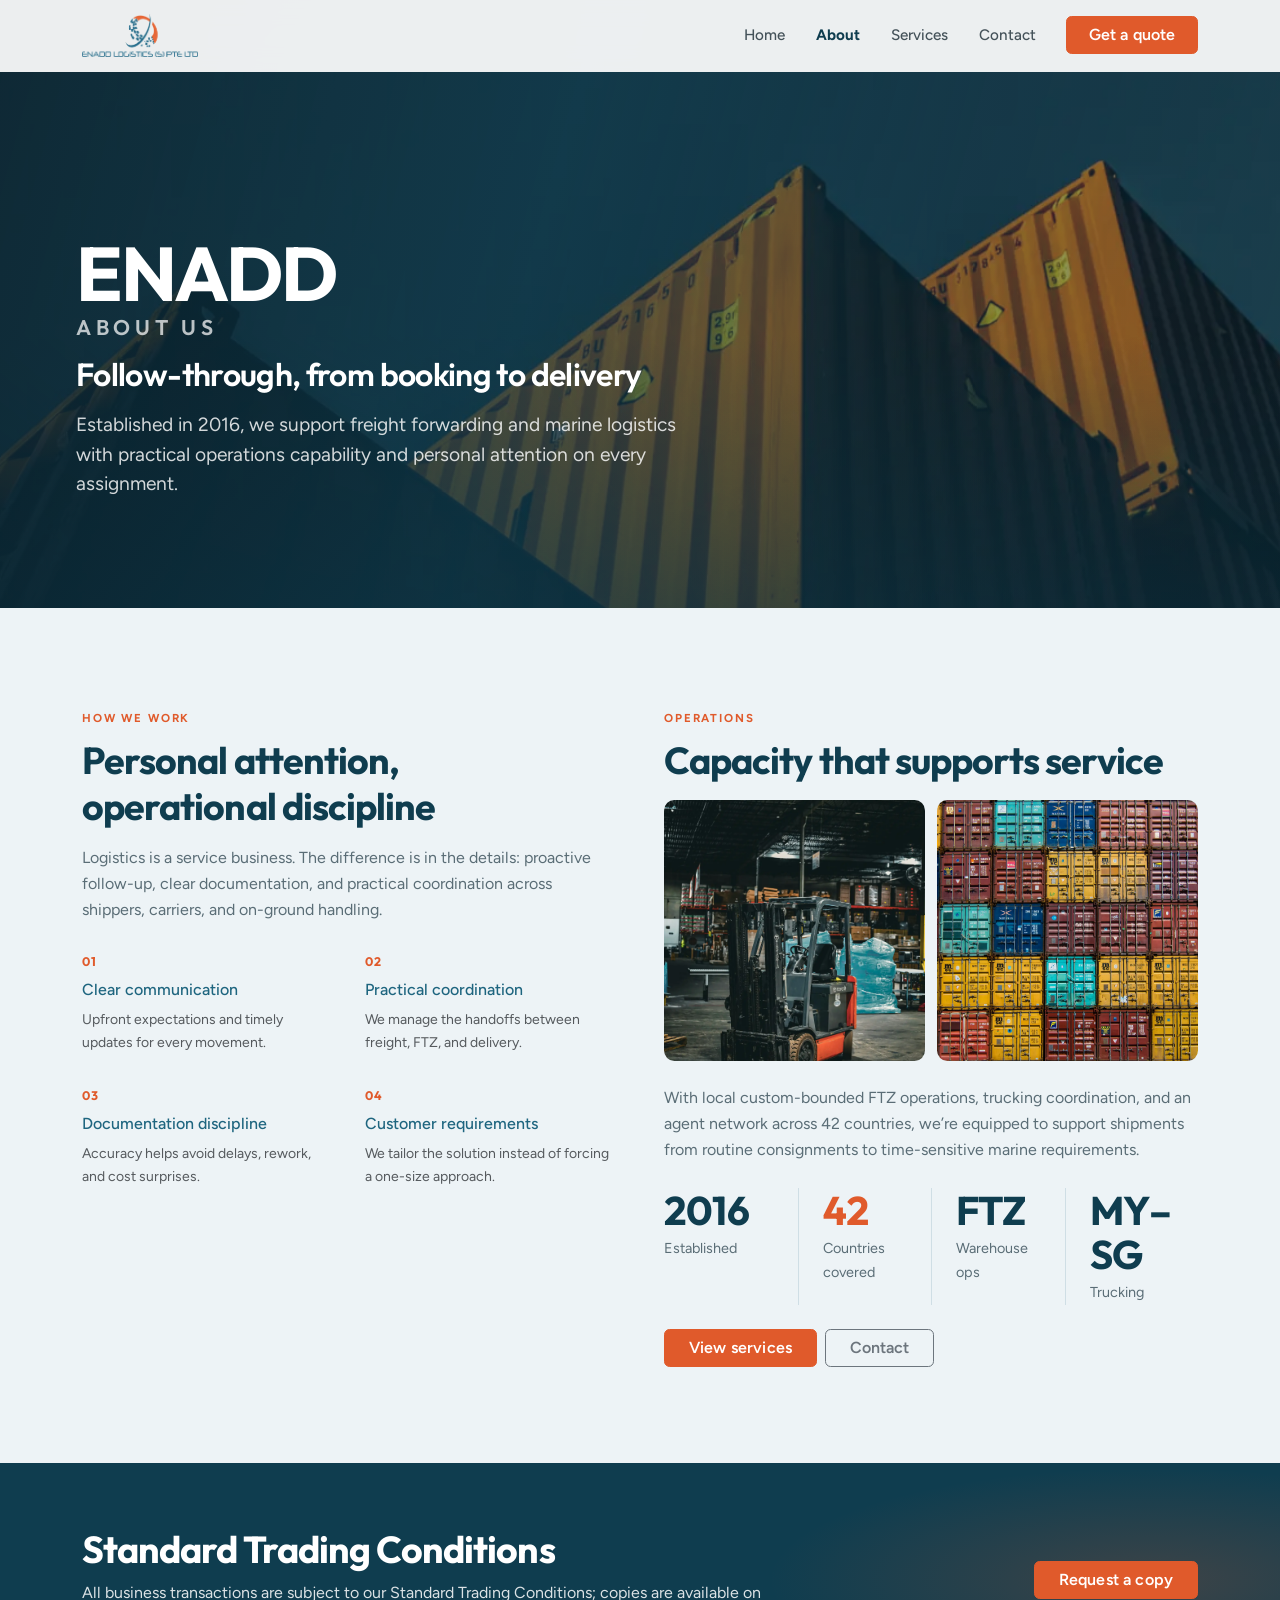
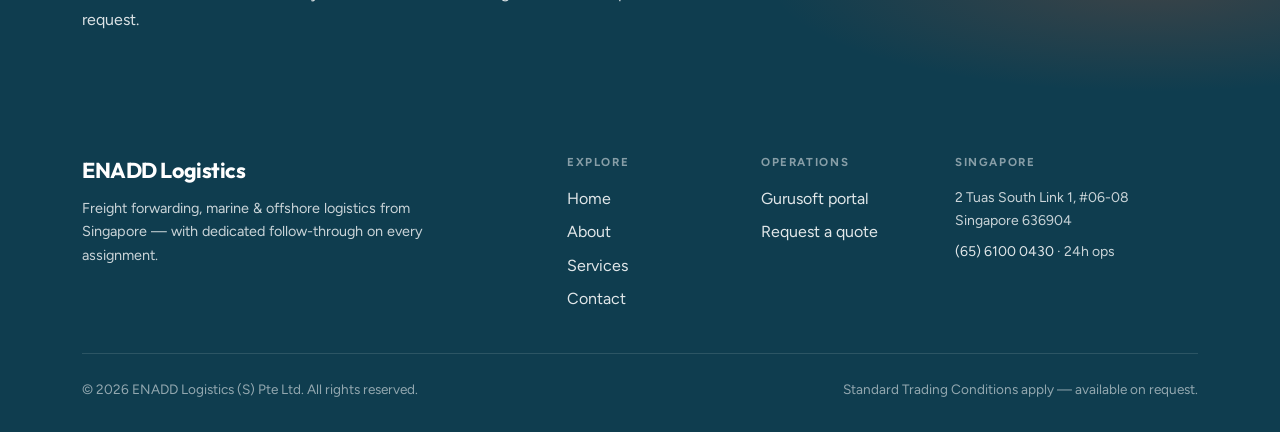
==== about/index.html @ 9d6c157e "polish" ====
<!DOCTYPE html>
<html lang="en">
  <head>
    <meta charset="UTF-8" />
    <meta name="viewport" content="width=device-width, initial-scale=1" />
    <meta
      name="description"
      content="About ENADD Logistics (S) Pte Ltd — Singapore freight forwarding, marine & offshore logistics, FTZ warehouse, and trucking coordination."
    />
    <title>About | ENADD Logistics (S) Pte Ltd</title>
    <link rel="icon" type="image/png" href="../image/enadd-favicon.png" />
    <link
      href="https://cdn.jsdelivr.net/npm/bootstrap@5.3.3/dist/css/bootstrap.min.css"
      rel="stylesheet"
      integrity="sha384-QWTKZyjpPEjISv5WaRU9OFeRpok6YctnYmDr5pNlyT2bRjXh0JMhjY6hW+ALEwIH"
      crossorigin="anonymous"
    />
    <link rel="preconnect" href="https://fonts.googleapis.com" />
    <link rel="preconnect" href="https://fonts.gstatic.com" crossorigin />
    <link
      href="https://fonts.googleapis.com/css2?family=Figtree:ital,wght@0,400;0,500;0,600;0,700;1,400&family=Outfit:wght@500;600;700&display=swap"
      rel="stylesheet"
    />
    <link rel="stylesheet" href="../css/styles.css" />
  </head>
  <body>
    <nav
      id="mainNav"
      class="navbar navbar-expand-lg navbar-light fixed-top navbar-enadd"
    >
      <div class="container">
        <a class="navbar-brand d-flex align-items-center py-1" href="../index.html" aria-label="ENADD Logistics home">
          <img
            class="brand-logo"
            src="../image/enadd-logo.png"
            width="200"
            height="48"
            alt="ENADD Logistics (S) Pte Ltd"
          />
        </a>
        <button
          class="navbar-toggler"
          type="button"
          data-bs-toggle="collapse"
          data-bs-target="#navCollapse"
          aria-controls="navCollapse"
          aria-expanded="false"
          aria-label="Toggle navigation"
        >
          <span class="navbar-toggler-icon"></span>
        </button>
        <div class="collapse navbar-collapse" id="navCollapse">
          <ul class="navbar-nav ms-auto mb-2 mb-lg-0 gap-lg-1">
            <li class="nav-item">
              <a class="nav-link" href="../index.html">Home</a>
            </li>
            <li class="nav-item">
              <a class="nav-link active" aria-current="page" href="../about/index.html">About</a>
            </li>
            <li class="nav-item">
              <a class="nav-link" href="../services/index.html">Services</a>
            </li>
            <li class="nav-item">
              <a class="nav-link" href="../contact/index.html">Contact</a>
            </li>
          </ul>
          <a class="btn btn-accent ms-lg-3 mt-3 mt-lg-0" href="../contact/index.html#enquiry">Get a quote</a>
        </div>
      </div>
    </nav>

    <header class="hero hero--page position-relative">
      <div class="hero-media hero-parallax" aria-hidden="true">
        <img
          src="../image/photo-08-about-hero.webp"
          alt=""
          width="1600"
          height="900"
          fetchpriority="high"
          decoding="async"
        />
      </div>
      <div class="hero-media__veil" aria-hidden="true"></div>
      <div class="container hero-inner">
        <p class="hero-brand hero-reveal">
          ENADD
          <span>About us</span>
        </p>
        <h1 class="hero-title hero-reveal hero-reveal--delay-1">
          Follow-through, from booking to delivery
        </h1>
        <p class="hero-lead hero-reveal hero-reveal--delay-2">
          Established in 2016, we support freight forwarding and marine logistics with
          practical operations capability and personal attention on every assignment.
        </p>
      </div>
    </header>

    <main>
      <section class="py-5 section-surface">
        <div class="container py-lg-5">
          <div class="row g-5 align-items-start">
            <div class="col-lg-6 reveal">
              <span class="section-label">How we work</span>
              <h2 class="section-title">Personal attention, operational discipline</h2>
              <p class="section-copy mb-4">
                Logistics is a service business. The difference is in the details:
                proactive follow-up, clear documentation, and practical coordination
                across shippers, carriers, and on-ground handling.
              </p>
              <div class="feature-grid mt-4">
                <div class="feature-tile">
                  <div class="icon-circle">01</div>
                  <h3 class="h6 text-brand mb-2">Clear communication</h3>
                  <p class="text-muted small mb-0">
                    Upfront expectations and timely updates for every movement.
                  </p>
                </div>
                <div class="feature-tile">
                  <div class="icon-circle">02</div>
                  <h3 class="h6 text-brand mb-2">Practical coordination</h3>
                  <p class="text-muted small mb-0">
                    We manage the handoffs between freight, FTZ, and delivery.
                  </p>
                </div>
                <div class="feature-tile">
                  <div class="icon-circle">03</div>
                  <h3 class="h6 text-brand mb-2">Documentation discipline</h3>
                  <p class="text-muted small mb-0">
                    Accuracy helps avoid delays, rework, and cost surprises.
                  </p>
                </div>
                <div class="feature-tile">
                  <div class="icon-circle">04</div>
                  <h3 class="h6 text-brand mb-2">Customer requirements</h3>
                  <p class="text-muted small mb-0">
                    We tailor the solution instead of forcing a one-size approach.
                  </p>
                </div>
              </div>
            </div>

            <div class="col-lg-6 reveal reveal-delay-1">
              <span class="section-label">Operations</span>
              <h2 class="section-title">Capacity that supports service</h2>
              <div class="ops-media-pair mb-4">
                <img
                  src="../image/photo-09-about-ops-warehouse.webp"
                  alt="Warehouse operations"
                  loading="lazy"
                  decoding="async"
                />
                <img
                  src="../image/photo-10-about-ops-trucks.webp"
                  alt="Trucking and fleet operations"
                  loading="lazy"
                  decoding="async"
                />
              </div>
              <p class="section-copy mb-4">
                With local custom-bounded FTZ operations, trucking coordination, and an
                agent network across 42 countries, we’re equipped to support shipments
                from routine consignments to time-sensitive marine requirements.
              </p>
              <div class="metric-strip metric-strip--light mb-4">
                <div class="metric">
                  <span class="metric__value">2016</span>
                  <p class="metric__label">Established</p>
                </div>
                <div class="metric">
                  <span class="metric__value stat-number text-accent" data-target="42">0</span>
                  <p class="metric__label">Countries covered</p>
                </div>
                <div class="metric">
                  <span class="metric__value">FTZ</span>
                  <p class="metric__label">Warehouse ops</p>
                </div>
                <div class="metric">
                  <span class="metric__value">MY–SG</span>
                  <p class="metric__label">Trucking</p>
                </div>
              </div>
              <div class="d-flex flex-wrap gap-2">
                <a class="btn btn-accent px-4" href="../services/index.html">View services</a>
                <a class="btn btn-outline-secondary px-4" href="../contact/index.html">Contact</a>
              </div>
            </div>
          </div>
        </div>
      </section>

      <section class="py-5 cta-band">
        <div class="container py-lg-3 position-relative">
          <div class="row align-items-center g-4">
            <div class="col-lg-8 reveal">
              <h2 class="section-title text-white mb-2">Standard Trading Conditions</h2>
              <p class="text-white-75 mb-0">
                All business transactions are subject to our Standard Trading Conditions;
                copies are available on request.
              </p>
            </div>
            <div class="col-lg-4 d-flex justify-content-lg-end reveal reveal-delay-1">
              <a class="btn btn-accent px-4" href="../contact/index.html">Request a copy</a>
            </div>
          </div>
        </div>
      </section>
    </main>

    <button
      type="button"
      id="toTopBtn"
      class="btn-to-top"
      aria-label="Back to top"
      title="Back to top"
    >
      <span aria-hidden="true">↑</span>
    </button>

    <footer class="site-footer">
      <div class="container">
        <div class="row g-4 g-lg-5">
          <div class="col-lg-5">
            <p class="site-footer__brand">ENADD Logistics</p>
            <p class="site-footer__tag">
              Freight forwarding, marine &amp; offshore logistics from Singapore —
              with dedicated follow-through on every assignment.
            </p>
          </div>
          <div class="col-6 col-md-4 col-lg-2">
            <p class="site-footer__heading">Explore</p>
            <ul class="site-footer__links">
              <li><a href="../index.html">Home</a></li>
              <li><a href="../about/index.html">About</a></li>
              <li><a href="../services/index.html">Services</a></li>
              <li><a href="../contact/index.html">Contact</a></li>
            </ul>
          </div>
          <div class="col-6 col-md-4 col-lg-2">
            <p class="site-footer__heading">Operations</p>
            <ul class="site-footer__links">
              <li>
                <a
                  href="https://gurusoft.enaddlog.com.sg"
                  data-enadd-gurusoft
                  target="_blank"
                  rel="noopener noreferrer"
                  >Gurusoft portal</a
                >
              </li>
              <li><a href="../contact/index.html#enquiry">Request a quote</a></li>
            </ul>
          </div>
          <div class="col-md-4 col-lg-3">
            <p class="site-footer__heading">Singapore</p>
            <p class="mb-2 small">
              2 Tuas South Link 1, #06-08<br />
              Singapore 636904
            </p>
            <p class="mb-0 small">
              <a href="tel:+6561000430">(65) 6100 0430</a> · 24h ops
            </p>
          </div>
        </div>
        <div
          class="site-footer__bottom d-flex flex-column flex-md-row justify-content-between gap-2"
        >
          <span>© <span id="year"></span> ENADD Logistics (S) Pte Ltd. All rights reserved.</span>
          <span>Standard Trading Conditions apply — available on request.</span>
        </div>
      </div>
    </footer>

    <script
      src="https://cdn.jsdelivr.net/npm/bootstrap@5.3.3/dist/js/bootstrap.bundle.min.js"
      integrity="sha384-YvpcrYf0tY3lHB60NNkmXc5s9fDVZLESaAA55NDzOxhy9GkcIdslK1eN7N6jIeHz"
      crossorigin="anonymous"
    ></script>
    <script src="../js/site-config.js"></script>
    <script src="../js/main.js"></script>
  </body>
</html>
---- css/styles.css ----
/* ENADD Logistics — design system */
:root {
  --enadd-accent: #e05a2b;
  --enadd-accent-hover: #c94c22;
  --enadd-brand: #1e657f;
  --enadd-brand-dark: #0f3d4f;
  --enadd-ink: #14252e;
  --enadd-muted: #5a6d76;
  --enadd-line: rgba(30, 101, 127, 0.14);
  --enadd-surface: #edf3f6;
  --enadd-surface-deep: #e2ebf0;
  --enadd-white: #ffffff;
  --font-sans: "Figtree", system-ui, -apple-system, sans-serif;
  --font-display: "Outfit", var(--font-sans);
  --radius: 0.35rem;
  --radius-lg: 0.65rem;
  --shadow-soft: 0 1.25rem 2.5rem rgba(15, 61, 79, 0.08);
  --nav-h: 4.5rem;
  --container: 72rem;
}

html {
  scroll-behavior: smooth;
}

body {
  font-family: var(--font-sans);
  color: var(--enadd-ink);
  background: var(--enadd-white);
  line-height: 1.65;
  -webkit-font-smoothing: antialiased;
}

img {
  max-width: 100%;
  height: auto;
}

.scroll-anchor {
  scroll-margin-top: 6.5rem;
}

/* —— Brand utilities —— */
.text-brand {
  color: var(--enadd-brand) !important;
}

.text-accent {
  color: var(--enadd-accent) !important;
}

.bg-brand {
  background-color: var(--enadd-brand) !important;
}

.link-brand {
  color: var(--enadd-brand);
  text-decoration: none;
  font-weight: 600;
}

.link-brand:hover {
  color: var(--enadd-brand-dark);
  text-decoration: underline;
}

.btn-accent {
  --bs-btn-color: #fff;
  --bs-btn-bg: var(--enadd-accent);
  --bs-btn-border-color: var(--enadd-accent);
  --bs-btn-hover-bg: var(--enadd-accent-hover);
  --bs-btn-hover-border-color: var(--enadd-accent-hover);
  --bs-btn-focus-shadow-rgb: 224, 90, 43;
  --bs-btn-active-bg: #b5441c;
  --bs-btn-active-border-color: #b5441c;
  font-weight: 600;
  letter-spacing: 0.01em;
  border-radius: var(--radius);
  padding-inline: 1.35rem;
}

.btn-outline-light,
.btn-outline-secondary {
  border-radius: var(--radius);
  font-weight: 600;
}

.btn-ghost-light {
  color: #fff;
  background: transparent;
  border: 1px solid rgba(255, 255, 255, 0.55);
  font-weight: 600;
  border-radius: var(--radius);
  padding: 0.65rem 1.35rem;
  text-decoration: none;
  transition: background 0.2s ease, border-color 0.2s ease, color 0.2s ease;
}

.btn-ghost-light:hover {
  color: #fff;
  background: rgba(255, 255, 255, 0.12);
  border-color: #fff;
}

/* —— Navigation —— */
.navbar-enadd {
  background: rgba(255, 255, 255, 0.92);
  backdrop-filter: blur(12px);
  border-bottom: 1px solid transparent;
  transition: box-shadow 0.25s ease, border-color 0.25s ease, background 0.25s ease;
  min-height: var(--nav-h);
}

.navbar-enadd.navbar-scrolled {
  background: rgba(255, 255, 255, 0.97);
  border-bottom-color: var(--enadd-line);
  box-shadow: 0 0.5rem 1.5rem rgba(15, 61, 79, 0.06) !important;
}

.navbar-enadd .navbar-brand {
  color: var(--enadd-brand);
}

.navbar-enadd .brand-logo {
  display: block;
  height: auto;
  max-height: 44px;
  max-width: min(200px, 68vw);
  width: auto;
  object-fit: contain;
}

.navbar-enadd .navbar-nav .nav-link {
  font-weight: 500;
  font-size: 0.95rem;
  padding: 0.45rem 0.85rem !important;
  border-radius: var(--radius);
  color: rgba(20, 37, 46, 0.78) !important;
  transition: color 0.15s ease, background 0.15s ease;
}

.navbar-enadd .navbar-nav .nav-link:hover,
.navbar-enadd .navbar-nav .nav-link:focus {
  color: var(--enadd-brand) !important;
  background-color: rgba(30, 101, 127, 0.07);
}

.navbar-enadd .navbar-nav .nav-link.active {
  color: var(--enadd-brand-dark) !important;
  font-weight: 700;
}

.navbar-enadd .navbar-toggler {
  border-color: rgba(30, 101, 127, 0.22);
}

.navbar-enadd .navbar-toggler:focus {
  box-shadow: 0 0 0 0.2rem rgba(30, 101, 127, 0.15);
}

/* —— Hero (full-bleed) —— */
.hero {
  --hero-nav-offset: clamp(4.25rem, 12vw, 5.5rem);
  position: relative;
  min-height: 100vh;
  min-height: 100svh;
  min-height: 100dvh;
  padding-top: var(--hero-nav-offset);
  padding-bottom: clamp(2rem, 6vh, 3.5rem);
  padding-left: env(safe-area-inset-left, 0px);
  padding-right: env(safe-area-inset-right, 0px);
  display: flex;
  flex-direction: column;
  justify-content: flex-end;
  box-sizing: border-box;
  background: var(--enadd-brand-dark);
  overflow: hidden;
  color: #fff;
}

.hero--page {
  min-height: min(72vh, 38rem);
  min-height: min(72svh, 38rem);
  justify-content: flex-end;
}

.hero-media {
  position: absolute;
  /* Oversized so pointer parallax never reveals edges */
  inset: -12%;
  z-index: 0;
}

.hero-media img,
.hero-media__img {
  width: 100%;
  height: 100%;
  object-fit: cover;
  object-position: center;
  display: block;
  transform: scale(1.02);
  animation: heroKen 18s ease-out forwards;
}

/* Fixed full-bleed veil — sits above the photo, does not move with parallax */
.hero-media__veil {
  position: absolute;
  inset: 0;
  z-index: 1;
  background:
    linear-gradient(
      105deg,
      rgba(10, 36, 48, 0.88) 0%,
      rgba(15, 61, 79, 0.72) 42%,
      rgba(15, 61, 79, 0.5) 70%,
      rgba(15, 61, 79, 0.38) 100%
    ),
    linear-gradient(to top, rgba(10, 36, 48, 0.6) 0%, transparent 45%);
  pointer-events: none;
}

.hero-inner {
  position: relative;
  z-index: 2;
  flex: 1 1 auto;
  display: flex;
  flex-direction: column;
  justify-content: flex-end;
  width: 100%;
  max-width: var(--container);
  padding-bottom: clamp(1rem, 3vh, 2rem);
}

.hero-brand {
  font-family: var(--font-display);
  font-weight: 700;
  font-size: clamp(2.35rem, 6.5vw, 4.75rem);
  letter-spacing: -0.03em;
  line-height: 0.95;
  margin: 0 0 1rem;
  color: #fff;
  text-wrap: balance;
}

.hero-brand span {
  display: block;
  font-size: 0.28em;
  font-weight: 600;
  letter-spacing: 0.22em;
  text-transform: uppercase;
  color: rgba(255, 255, 255, 0.72);
  margin-top: 0.55rem;
}

.hero-title {
  font-family: var(--font-display);
  font-weight: 600;
  font-size: clamp(1.35rem, 2.8vw, 2rem);
  line-height: 1.25;
  letter-spacing: -0.02em;
  max-width: 28ch;
  margin: 0 0 1rem;
  color: #fff;
  text-wrap: balance;
}

.hero-lead {
  font-size: clamp(1.05rem, 1.6vw, 1.2rem);
  line-height: 1.55;
  color: rgba(255, 255, 255, 0.82);
  max-width: 38rem;
  margin: 0 0 1.75rem;
}

.hero-actions {
  display: flex;
  flex-wrap: wrap;
  gap: 0.85rem;
}

.hero-parallax {
  will-change: transform;
  transition: transform 0.35s ease-out;
}

@keyframes heroKen {
  from {
    transform: scale(1.08);
  }
  to {
    transform: scale(1.02);
  }
}

.hero-reveal {
  opacity: 0;
  transform: translateY(18px);
  animation: heroIn 0.9s cubic-bezier(0.22, 1, 0.36, 1) forwards;
}

.hero-reveal--delay-1 {
  animation-delay: 0.12s;
}
.hero-reveal--delay-2 {
  animation-delay: 0.24s;
}
.hero-reveal--delay-3 {
  animation-delay: 0.36s;
}

@keyframes heroIn {
  to {
    opacity: 1;
    transform: translateY(0);
  }
}

/* —— Sections —— */
.section-surface {
  background-color: var(--enadd-surface);
}

.section-label {
  display: inline-block;
  font-size: 0.72rem;
  font-weight: 700;
  letter-spacing: 0.16em;
  text-transform: uppercase;
  color: var(--enadd-accent);
  margin-bottom: 0.65rem;
}

.section-title {
  font-family: var(--font-display);
  font-weight: 700;
  font-size: clamp(1.65rem, 3vw, 2.35rem);
  letter-spacing: -0.025em;
  line-height: 1.2;
  color: var(--enadd-brand-dark);
  margin-bottom: 1rem;
  text-wrap: balance;
}

.section-copy {
  color: var(--enadd-muted);
  max-width: 40rem;
  margin-bottom: 0;
}

.text-white-75 {
  color: rgba(255, 255, 255, 0.85) !important;
}

.letter-spacing {
  letter-spacing: 0.08em;
}

/* —— Profile / values (no cards) —— */
.value-row {
  display: grid;
  gap: 0;
  border-top: 1px solid var(--enadd-line);
}

.value-item {
  padding: 1.5rem 0;
  border-bottom: 1px solid var(--enadd-line);
}

@media (min-width: 768px) {
  .value-row {
    grid-template-columns: repeat(3, 1fr);
    gap: 0;
    border-top: none;
  }

  .value-item {
    padding: 0 1.75rem;
    border-bottom: none;
    border-left: 1px solid var(--enadd-line);
  }

  .value-item:first-child {
    padding-left: 0;
    border-left: none;
  }

  .value-item:last-child {
    padding-right: 0;
  }
}

.value-item__index {
  font-family: var(--font-display);
  font-weight: 700;
  font-size: 0.8rem;
  letter-spacing: 0.12em;
  color: var(--enadd-accent);
  margin-bottom: 0.65rem;
}

.value-item h3 {
  font-family: var(--font-display);
  font-weight: 600;
  font-size: 1.15rem;
  color: var(--enadd-brand-dark);
  margin-bottom: 0.5rem;
}

.value-item p {
  color: var(--enadd-muted);
  font-size: 0.95rem;
  margin: 0;
}

/* —— Legacy feature tiles (about page etc.) —— */
.feature-tile {
  border: none !important;
  background: transparent !important;
  border-radius: 0 !important;
  padding: 0 !important;
  box-shadow: none !important;
  transition: none;
}

.feature-tile:hover {
  transform: none;
  box-shadow: none;
}

.icon-circle {
  width: auto;
  height: auto;
  border-radius: 0;
  display: block;
  font-family: var(--font-display);
  font-size: 0.78rem;
  font-weight: 700;
  letter-spacing: 0.12em;
  color: var(--enadd-accent);
  background: none;
  margin-bottom: 0.5rem;
  justify-content: flex-start;
}

.feature-grid {
  display: grid;
  gap: 1.75rem 2rem;
}

@media (min-width: 768px) {
  .feature-grid {
    grid-template-columns: 1fr 1fr;
  }
}

.feature-grid .feature-tile {
  padding-top: 0.25rem !important;
}

/* —— Capabilities / metrics —— */
.capability-band {
  position: relative;
  overflow: hidden;
  background:
    radial-gradient(ellipse 80% 60% at 10% 20%, rgba(224, 90, 43, 0.16), transparent 50%),
    linear-gradient(145deg, var(--enadd-brand-dark) 0%, var(--enadd-brand) 55%, #2a7a98 100%);
  color: #fff;
}

.metric-strip {
  display: grid;
  gap: 1.5rem;
}

@media (min-width: 768px) {
  .metric-strip {
    grid-template-columns: repeat(4, 1fr);
    gap: 0;
  }
}

.metric {
  text-align: left;
}

@media (min-width: 768px) {
  .metric {
    padding: 0 1.5rem;
    border-left: 1px solid rgba(255, 255, 255, 0.18);
  }

  .metric:first-child {
    padding-left: 0;
    border-left: none;
  }
}

.metric__value {
  font-family: var(--font-display);
  font-weight: 700;
  font-size: clamp(1.75rem, 3.5vw, 2.5rem);
  line-height: 1.1;
  letter-spacing: -0.02em;
  color: #fff;
  display: block;
  margin-bottom: 0.35rem;
}

.metric__value.text-accent,
.metric .stat-number {
  color: #ffb089 !important;
}

.metric__label {
  font-size: 0.9rem;
  color: rgba(255, 255, 255, 0.78);
  margin: 0;
  max-width: 14ch;
}

.metric-strip--light .metric {
  border-left-color: var(--enadd-line);
}

.metric-strip--light .metric__value {
  color: var(--enadd-brand-dark);
}

.metric-strip--light .metric__value.text-accent,
.metric-strip--light .metric .stat-number.text-accent {
  color: var(--enadd-accent) !important;
}

.metric-strip--light .metric__label {
  color: var(--enadd-muted);
  max-width: none;
}

.capability-photos {
  display: grid;
  grid-template-columns: 1fr 1fr;
  gap: 0.85rem;
  margin-top: 2rem;
}

.capability-photos figure {
  margin: 0;
  overflow: hidden;
  border-radius: var(--radius-lg);
  aspect-ratio: 4 / 3;
}

.capability-photos img {
  width: 100%;
  height: 100%;
  object-fit: cover;
  display: block;
  transition: transform 0.55s cubic-bezier(0.22, 1, 0.36, 1);
}

.capability-photos figure:hover img {
  transform: scale(1.04);
}

.stat-pill {
  backdrop-filter: none;
}

.stat-pill.stat-pill--capability {
  min-height: auto;
  display: block;
  text-align: left;
  background: transparent !important;
  padding: 0 !important;
  border-radius: 0 !important;
}

.stat-number {
  display: inline-block;
  font-variant-numeric: tabular-nums;
  font-family: var(--font-display);
}

.management-glow {
  display: none;
}

/* —— Service modules —— */
.service-card {
  border: none !important;
  background: transparent !important;
  border-radius: 0 !important;
  padding: 0 !important;
  box-shadow: none !important;
  transition: none;
}

.service-card:hover {
  border-color: transparent !important;
  box-shadow: none !important;
}

.service-browse-card__media,
#serviceCardGrid .service-browse-card__media,
.service-browse-cards .service-browse-card__media {
  flex: 0 0 auto;
  border: none;
  background: var(--enadd-surface-deep);
  aspect-ratio: 16 / 10;
  border-radius: var(--radius-lg);
  overflow: hidden;
}

#serviceCardGrid .service-browse-card__img,
.service-browse-cards .service-browse-card__img {
  width: 100%;
  height: 100%;
  object-fit: cover;
  display: block;
  transition: transform 0.55s cubic-bezier(0.22, 1, 0.36, 1);
}

.service-card:hover .service-browse-card__img {
  transform: scale(1.04);
}

.service-browse-card__body {
  padding-top: 1rem;
}

.service-browse-card__body h3 {
  font-family: var(--font-display);
  font-weight: 600;
  font-size: 1.1rem;
  color: var(--enadd-brand-dark);
  margin-bottom: 0.35rem;
}

.catalogue-panel {
  border-top: 1px solid var(--enadd-line);
  padding-top: 2.5rem;
  margin-top: 1rem;
}

.catalogue-card {
  border: none !important;
  box-shadow: none !important;
  background: transparent !important;
  border-radius: 0 !important;
}

.service-list li {
  position: relative;
  padding-left: 1.15rem;
  color: var(--enadd-muted);
}

.service-list li::before {
  content: "";
  position: absolute;
  left: 0;
  top: 0.55rem;
  width: 0.35rem;
  height: 0.35rem;
  border-radius: 1px;
  background: var(--enadd-accent);
}

/* Service filters — tab style, not pills */
.service-filters .service-filter-btn {
  border-radius: var(--radius);
  border: none;
  border-bottom: 2px solid transparent;
  color: var(--enadd-muted);
  background: transparent;
  font-weight: 600;
  padding: 0.45rem 0.75rem;
  transition: color 0.15s ease, border-color 0.15s ease;
}

.service-filters .service-filter-btn:hover {
  transform: none;
  color: var(--enadd-brand);
  border-bottom-color: rgba(30, 101, 127, 0.35);
}

.service-filters .service-filter-btn.active {
  background: transparent;
  border-bottom-color: var(--enadd-accent);
  color: var(--enadd-brand-dark);
  box-shadow: none;
}

.service-col {
  transition: opacity 0.35s ease, transform 0.35s ease;
  scroll-margin-top: 6.5rem;
}

.service-col.is-filtered-out {
  display: none !important;
}

#serviceCardGrid .service-col.service-col--last-centered {
  margin-inline: auto;
}

/* —— Gallery —— */
.gallery-grid {
  display: grid;
  grid-template-columns: 1fr 1fr;
  gap: 0.75rem;
}

@media (min-width: 992px) {
  .gallery-grid {
    gap: 1rem;
  }
}

.media-card {
  margin: 0;
  border-radius: var(--radius-lg);
  border: none;
  background: transparent;
  overflow: hidden;
  box-shadow: none;
  position: relative;
}

.media-card__media {
  height: clamp(160px, 20vw, 240px);
  background: var(--enadd-surface-deep);
  position: relative;
  display: block;
  padding: 0;
  overflow: hidden;
  border-radius: var(--radius-lg);
}

.media-card__media::after {
  content: none;
}

.media-card__media img {
  width: 100%;
  height: 100%;
  object-fit: cover;
  object-position: center;
  display: block;
  transition: transform 0.5s cubic-bezier(0.22, 1, 0.36, 1);
}

.media-card figcaption {
  position: absolute;
  left: 0;
  right: 0;
  bottom: 0;
  font-size: 0.82rem;
  font-weight: 600;
  padding: 2.25rem 0.9rem 0.75rem;
  color: #fff;
  border: none;
  background: linear-gradient(to top, rgba(10, 36, 48, 0.75), transparent);
}

.media-card:hover,
.media-card:focus-within {
  transform: none;
  box-shadow: none;
}

.media-card:hover .media-card__media img,
.media-card:focus-within .media-card__media img {
  transform: scale(1.05);
  filter: none;
}

/* —— CTA band —— */
.cta-band {
  background: var(--enadd-brand-dark);
  color: #fff;
  position: relative;
  overflow: hidden;
}

.cta-band::before {
  content: "";
  position: absolute;
  inset: 0;
  background: radial-gradient(
    ellipse 50% 80% at 90% 50%,
    rgba(224, 90, 43, 0.22),
    transparent 60%
  );
  pointer-events: none;
}

/* —— Contact —— */
.form-control {
  border-radius: var(--radius);
  border-color: rgba(30, 101, 127, 0.22);
  padding: 0.7rem 0.9rem;
}

.form-control:focus {
  border-color: var(--enadd-brand);
  box-shadow: 0 0 0 0.2rem rgba(30, 101, 127, 0.18);
}

.required-asterisk {
  color: #c0392b;
  font-weight: 700;
  margin-left: 0.15rem;
}

.enquiry-panel {
  background: var(--enadd-white);
  border: 1px solid var(--enadd-line);
  border-radius: var(--radius-lg);
  padding: 1.75rem;
}

.enquiry-panel__title {
  font-family: var(--font-display);
  font-weight: 700;
  font-size: 1.35rem;
  color: var(--enadd-brand-dark);
  margin-bottom: 0.35rem;
}

@media (min-width: 992px) {
  .enquiry-panel {
    padding: 2.25rem;
  }
}

.contact-block p {
  line-height: 1.6;
}

.contact-dept {
  padding: 1rem 0;
  border-bottom: 1px solid var(--enadd-line);
}

.contact-dept:last-of-type {
  border-bottom: none;
}

.contact-dept__label {
  font-size: 0.72rem;
  font-weight: 700;
  letter-spacing: 0.12em;
  text-transform: uppercase;
  color: var(--enadd-accent);
  margin-bottom: 0.35rem;
}

.map-embed {
  position: relative;
  width: 100%;
  aspect-ratio: 21 / 9;
  max-height: min(480px, 65vh);
  background: var(--enadd-surface-deep);
  border-radius: var(--radius-lg);
  overflow: hidden;
}

.map-embed iframe {
  position: absolute;
  inset: 0;
  width: 100%;
  height: 100%;
  border: 0;
}

.contact-illustration {
  border-radius: var(--radius-lg);
  overflow: hidden;
  padding: 0;
  min-height: 200px;
  border: none;
  background: var(--enadd-surface-deep);
}

.contact-illustration__img {
  width: 100%;
  height: 100%;
  max-height: 280px;
  object-fit: cover;
  object-position: center;
  display: block;
}

#contact .contact-tel-link,
#contact .contact-tel-link:hover,
#contact .contact-tel-link:focus {
  text-decoration: none;
}

#contact .contact-tel-link:hover,
#contact .contact-tel-link:focus {
  opacity: 0.92;
}

.ops-aside {
  border-left: 3px solid var(--enadd-accent);
  padding-left: 1.25rem;
}

.ops-aside img {
  border-radius: var(--radius-lg);
  width: 100%;
  aspect-ratio: 1 / 1;
  object-fit: cover;
}

/* —— About ops media —— */
.ops-media-pair {
  display: grid;
  grid-template-columns: 1fr 1fr;
  gap: 0.75rem;
}

.ops-media-pair img {
  width: 100%;
  aspect-ratio: 1 / 1;
  object-fit: cover;
  border-radius: var(--radius-lg);
  display: block;
}

/* —— Footer —— */
.site-footer {
  background: var(--enadd-brand-dark);
  color: rgba(255, 255, 255, 0.78);
  padding: 3.5rem 0 2rem;
}

.site-footer a {
  color: rgba(255, 255, 255, 0.88);
  text-decoration: none;
  transition: color 0.15s ease;
}

.site-footer a:hover {
  color: #fff;
  text-decoration: underline;
}

.site-footer__brand {
  font-family: var(--font-display);
  font-weight: 700;
  font-size: 1.35rem;
  color: #fff;
  letter-spacing: -0.02em;
  margin-bottom: 0.5rem;
}

.site-footer__tag {
  font-size: 0.9rem;
  max-width: 22rem;
  margin-bottom: 0;
}

.site-footer__heading {
  font-size: 0.72rem;
  font-weight: 700;
  letter-spacing: 0.14em;
  text-transform: uppercase;
  color: rgba(255, 255, 255, 0.5);
  margin-bottom: 0.85rem;
}

.site-footer__links {
  list-style: none;
  padding: 0;
  margin: 0;
}

.site-footer__links li + li {
  margin-top: 0.45rem;
}

.site-footer__bottom {
  margin-top: 2.5rem;
  padding-top: 1.5rem;
  border-top: 1px solid rgba(255, 255, 255, 0.12);
  font-size: 0.85rem;
  color: rgba(255, 255, 255, 0.55);
}

/* —— Motion / interaction —— */
.reveal {
  opacity: 0;
  transform: translateY(28px);
  transition: opacity 0.8s cubic-bezier(0.22, 1, 0.36, 1),
    transform 0.8s cubic-bezier(0.22, 1, 0.36, 1);
  transition-delay: var(--reveal-delay, 0s);
}

.reveal.is-visible {
  opacity: 1;
  transform: translateY(0);
}

.reveal-delay-1 {
  --reveal-delay: 0.08s;
}
.reveal-delay-2 {
  --reveal-delay: 0.16s;
}
.reveal-delay-3 {
  --reveal-delay: 0.24s;
}

.tilt-card {
  transform: none !important;
}

.btn-ripple {
  position: relative;
  overflow: hidden;
}

.btn-to-top {
  position: fixed;
  right: 1.1rem;
  bottom: 1.1rem;
  z-index: 1030;
  width: 2.75rem;
  height: 2.75rem;
  border-radius: var(--radius);
  border: 1px solid var(--enadd-line);
  background: #fff;
  color: var(--enadd-brand);
  font-size: 1.15rem;
  line-height: 1;
  box-shadow: var(--shadow-soft);
  opacity: 0;
  visibility: hidden;
  transform: translateY(10px);
  transition: opacity 0.25s ease, transform 0.25s ease, visibility 0.25s,
    border-color 0.2s ease, color 0.2s ease;
}

.btn-to-top.is-visible {
  opacity: 1;
  visibility: visible;
  transform: translateY(0);
}

.btn-to-top:hover {
  border-color: var(--enadd-accent);
  color: var(--enadd-accent);
}

/* Soft image hover (desktop only) */
@media (hover: hover) and (pointer: fine) {
  .img-alive {
    transform-origin: center;
    transition: transform 0.45s cubic-bezier(0.22, 1, 0.36, 1);
  }

  .img-alive:hover {
    transform: scale(1.02);
    filter: none;
  }

  .hero-media .img-alive:hover,
  .brand-logo.img-alive:hover {
    transform: none;
  }
}

@media (prefers-reduced-motion: reduce) {
  html {
    scroll-behavior: auto;
  }

  .hero-media img,
  .hero-media__img {
    animation: none !important;
    transform: none !important;
  }

  .media-card__media img,
  .capability-photos img,
  .service-browse-card__img,
  .img-alive {
    transition: none !important;
    transform: none !important;
    filter: none !important;
  }

  .hero-reveal,
  .reveal {
    opacity: 1 !important;
    transform: none !important;
    animation: none !important;
    transition: none !important;
  }

  .hero-parallax {
    transition: none !important;
  }
}
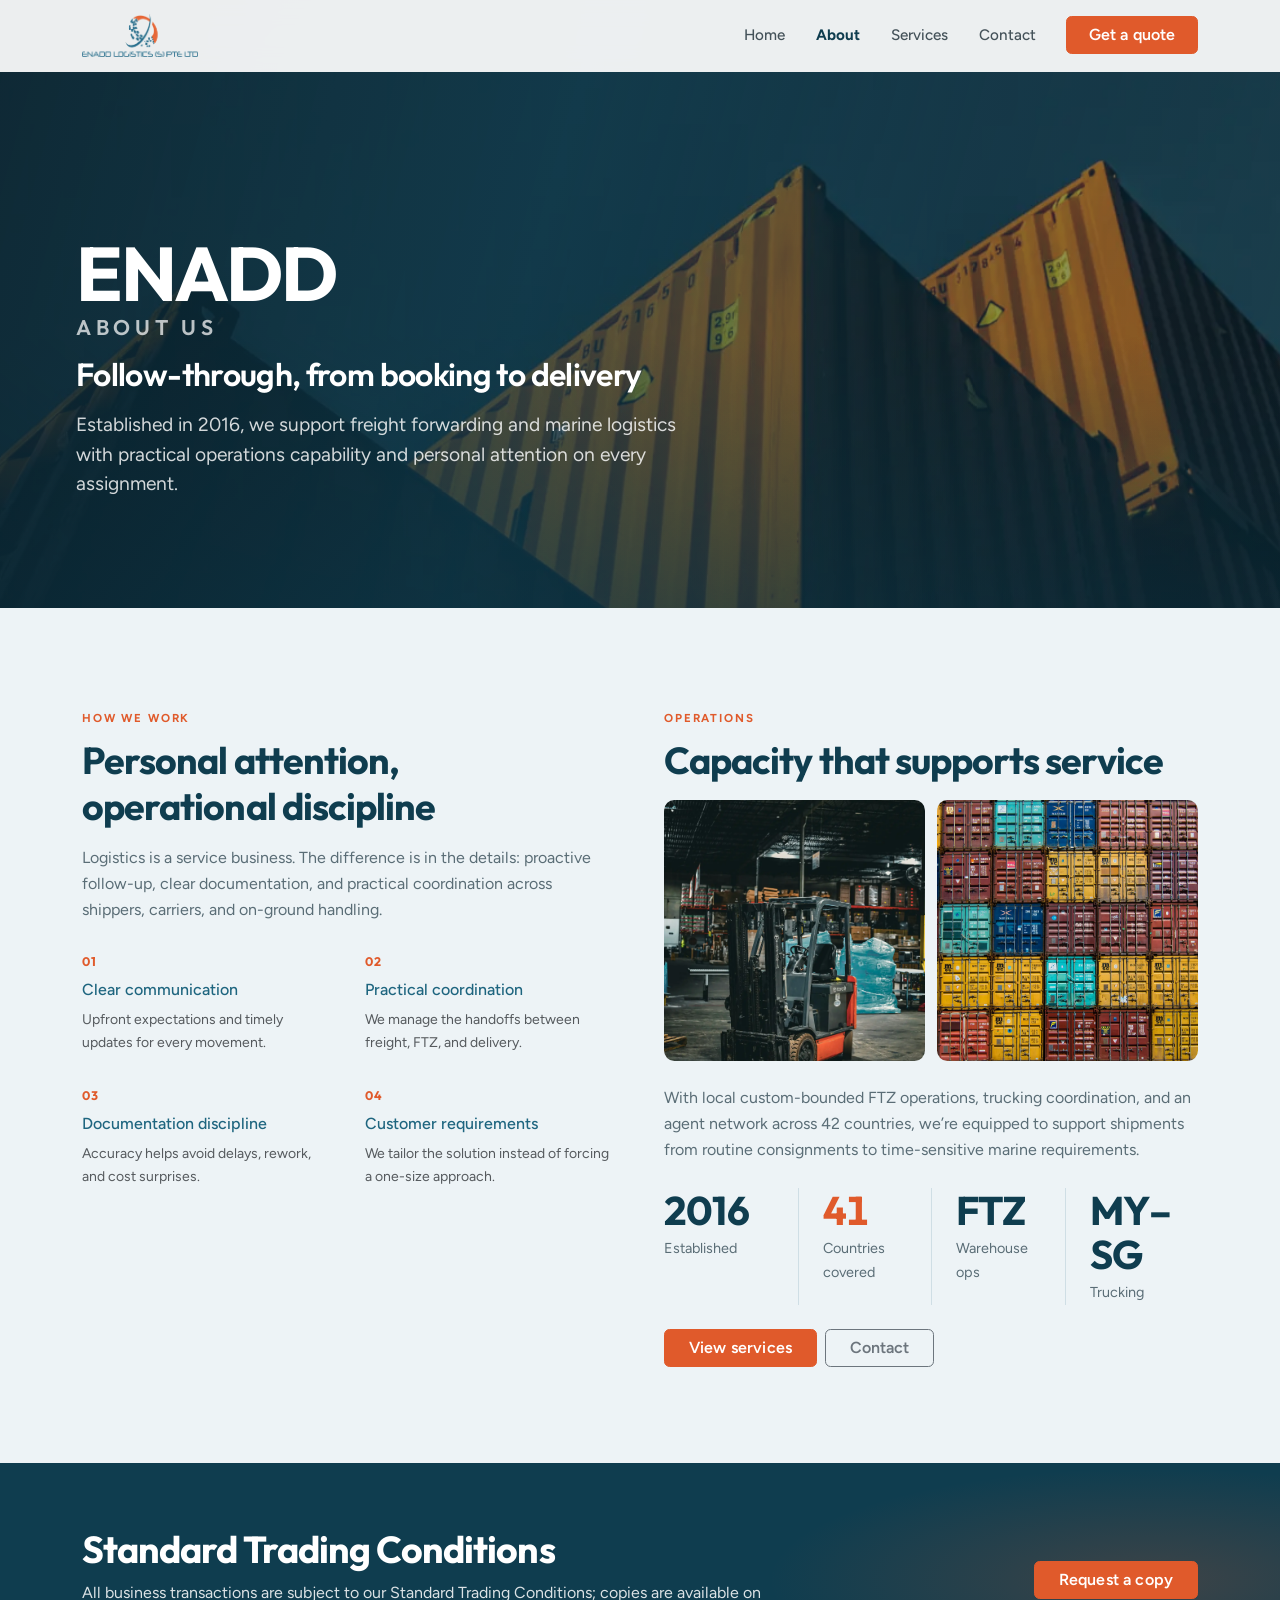
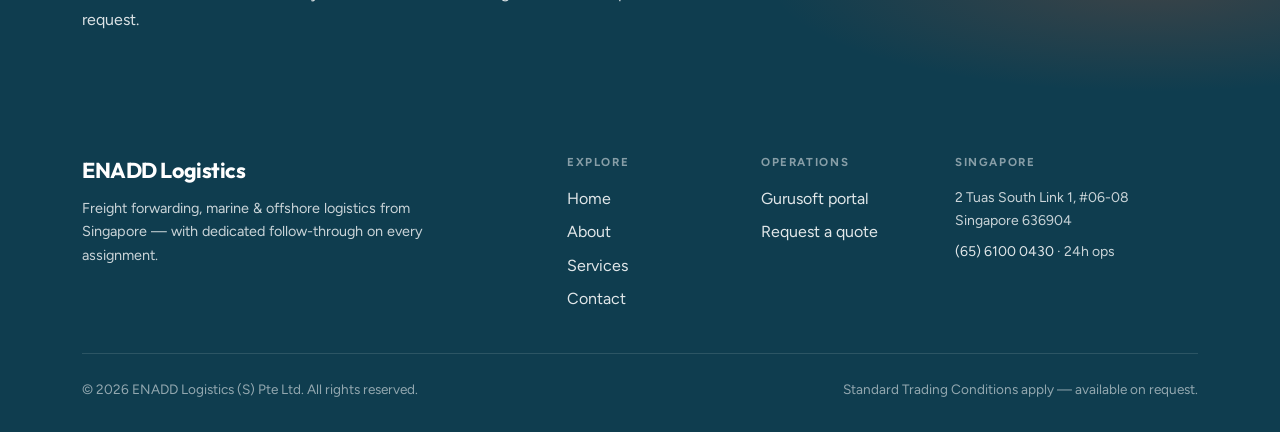
==== commit 9a7ab989: "update" ====
--- a/about/index.html
+++ b/about/index.html
@@ -3,12 +3,80 @@
   <head>
     <meta charset="UTF-8" />
     <meta name="viewport" content="width=device-width, initial-scale=1" />
+    <title>About ENADD Logistics | Singapore Freight Forwarding Since 2016</title>
     <meta
       name="description"
-      content="About ENADD Logistics (S) Pte Ltd — Singapore freight forwarding, marine & offshore logistics, FTZ warehouse, and trucking coordination."
-    />
-    <title>About | ENADD Logistics (S) Pte Ltd</title>
-    <link rel="icon" type="image/png" href="../image/enadd-favicon.png" />
+      content="Learn about ENADD Logistics (S) Pte Ltd — established 2016 in Singapore. Freight forwarding, marine logistics, FTZ operations, and agent coverage across 42 countries."
+    />
+    <meta name="author" content="ENADD Logistics (S) Pte Ltd" />
+    <meta name="robots" content="index, follow, max-image-preview:large" />
+    <link rel="canonical" href="https://enadd.com.sg/about/" />
+
+    <meta property="og:type" content="website" />
+    <meta property="og:locale" content="en_SG" />
+    <meta property="og:site_name" content="ENADD Logistics" />
+    <meta property="og:title" content="About ENADD Logistics | Singapore Freight Forwarding Since 2016" />
+    <meta
+      property="og:description"
+      content="Established in 2016, ENADD supports freight forwarding and marine logistics with practical operations and personal attention on every assignment."
+    />
+    <meta property="og:url" content="https://enadd.com.sg/about/" />
+    <meta property="og:image" content="https://enadd.com.sg/image/photo-08-about-hero.webp" />
+    <meta property="og:image:alt" content="ENADD Logistics operations and team in Singapore" />
+
+    <meta name="twitter:card" content="summary_large_image" />
+    <meta name="twitter:title" content="About ENADD Logistics | Singapore Freight Forwarding Since 2016" />
+    <meta
+      name="twitter:description"
+      content="Freight forwarding and marine logistics from Singapore — follow-through from booking to delivery."
+    />
+    <meta name="twitter:image" content="https://enadd.com.sg/image/photo-08-about-hero.webp" />
+
+    <meta name="theme-color" content="#1e657f" />
+    <link rel="icon" type="image/png" href="../image/favicon.png" />
+    <link rel="apple-touch-icon" href="../image/favicon.png" />
+
+    <script type="application/ld+json">
+      {
+        "@context": "https://schema.org",
+        "@graph": [
+          {
+            "@type": "AboutPage",
+            "@id": "https://enadd.com.sg/about/#webpage",
+            "url": "https://enadd.com.sg/about/",
+            "name": "About ENADD Logistics",
+            "description": "About ENADD Logistics (S) Pte Ltd — Singapore freight forwarding and marine logistics since 2016.",
+            "isPartOf": {
+              "@type": "WebSite",
+              "@id": "https://enadd.com.sg/#website",
+              "url": "https://enadd.com.sg/"
+            },
+            "about": {
+              "@type": "Organization",
+              "name": "ENADD Logistics (S) Pte Ltd",
+              "url": "https://enadd.com.sg/"
+            }
+          },
+          {
+            "@type": "BreadcrumbList",
+            "itemListElement": [
+              {
+                "@type": "ListItem",
+                "position": 1,
+                "name": "Home",
+                "item": "https://enadd.com.sg/"
+              },
+              {
+                "@type": "ListItem",
+                "position": 2,
+                "name": "About",
+                "item": "https://enadd.com.sg/about/"
+              }
+            ]
+          }
+        ]
+      }
+    </script>
     <link
       href="https://cdn.jsdelivr.net/npm/bootstrap@5.3.3/dist/css/bootstrap.min.css"
       rel="stylesheet"
@@ -241,7 +309,7 @@
             <ul class="site-footer__links">
               <li>
                 <a
-                  href="https://gurusoft.enaddlog.com.sg"
+                  href="https://gsgate.gurusofttech.com/cloud51/PRDG11EOSV03WD/PRDG11EOSV03WB_TMS/"
                   data-enadd-gurusoft
                   target="_blank"
                   rel="noopener noreferrer"
--- a/css/styles.css
+++ b/css/styles.css
@@ -21,6 +21,7 @@
 
 html {
   scroll-behavior: smooth;
+  overflow-x: clip;
 }
 
 body {
@@ -29,6 +30,7 @@
   background: var(--enadd-white);
   line-height: 1.65;
   -webkit-font-smoothing: antialiased;
+  overflow-x: hidden;
 }
 
 img {
@@ -1074,6 +1076,250 @@
   }
 }
 
+/* —— Responsive refinements (phone / tablet / iPad) —— */
+@media (max-width: 1199.98px) {
+  .hero-title {
+    max-width: 34ch;
+  }
+}
+
+@media (max-width: 991.98px) {
+  .navbar-enadd {
+    backdrop-filter: blur(10px);
+  }
+
+  .navbar-enadd .navbar-brand {
+    padding-block: 0.15rem !important;
+  }
+
+  .navbar-enadd .brand-logo {
+    max-height: 40px;
+    max-width: min(180px, 62vw);
+  }
+
+  .navbar-enadd .navbar-collapse {
+    margin-top: 0.8rem;
+    padding: 0.9rem;
+    border: 1px solid var(--enadd-line);
+    border-radius: var(--radius-lg);
+    background: rgba(255, 255, 255, 0.96);
+    box-shadow: var(--shadow-soft);
+  }
+
+  .navbar-enadd .navbar-nav .nav-link {
+    padding-inline: 0.65rem !important;
+  }
+
+  .hero {
+    min-height: 88svh;
+    min-height: 88dvh;
+    padding-top: clamp(4.4rem, 12vw, 5rem);
+    padding-bottom: 1.75rem;
+  }
+
+  .hero--page {
+    min-height: 62svh;
+    min-height: 62dvh;
+  }
+
+  .hero-brand {
+    font-size: clamp(2rem, 9vw, 3.05rem);
+    margin-bottom: 0.85rem;
+  }
+
+  .hero-brand span {
+    letter-spacing: 0.16em;
+    margin-top: 0.45rem;
+  }
+
+  .hero-title {
+    font-size: clamp(1.2rem, 4.7vw, 1.65rem);
+    max-width: 30ch;
+  }
+
+  .hero-lead {
+    font-size: 1rem;
+    max-width: 34rem;
+    margin-bottom: 1.35rem;
+  }
+
+  .hero-actions {
+    gap: 0.65rem;
+  }
+
+  .hero-actions .btn,
+  .hero-actions .btn-ghost-light {
+    min-width: min(230px, 100%);
+    text-align: center;
+  }
+
+  .section-title {
+    font-size: clamp(1.45rem, 4.5vw, 2rem);
+  }
+
+  .metric-strip {
+    gap: 1.2rem;
+  }
+
+  .metric {
+    padding-bottom: 1rem;
+    border-bottom: 1px solid rgba(255, 255, 255, 0.18);
+  }
+
+  .metric:last-child {
+    border-bottom: none;
+    padding-bottom: 0;
+  }
+
+  .metric-strip--light .metric {
+    border-bottom-color: var(--enadd-line);
+  }
+
+  .metric__label {
+    max-width: 100%;
+  }
+
+  .service-filters {
+    overflow-x: auto;
+    flex-wrap: nowrap !important;
+    white-space: nowrap;
+    padding-bottom: 0.15rem;
+    scrollbar-width: thin;
+  }
+
+  .service-filters .service-filter-btn {
+    flex: 0 0 auto;
+  }
+
+  .service-browse-card__body {
+    padding-top: 0.8rem;
+  }
+
+  .site-footer {
+    padding: 2.8rem 0 1.7rem;
+  }
+
+  .site-footer__bottom {
+    margin-top: 2rem;
+  }
+}
+
+@media (max-width: 767.98px) {
+  .hero-inner,
+  .section-surface .container,
+  .bg-white .container,
+  .capability-band .container,
+  .cta-band .container {
+    padding-left: 1rem;
+    padding-right: 1rem;
+  }
+
+  .hero-media {
+    inset: -16%;
+  }
+
+  .hero {
+    min-height: 82svh;
+    min-height: 82dvh;
+    padding-top: 4.45rem;
+    padding-bottom: 1.4rem;
+  }
+
+  .hero--page {
+    min-height: 56svh;
+    min-height: 56dvh;
+  }
+
+  .hero-title {
+    max-width: 24ch;
+  }
+
+  .hero-lead {
+    font-size: 0.98rem;
+    line-height: 1.5;
+    margin-bottom: 1.1rem;
+  }
+
+  .hero-actions {
+    flex-direction: column;
+    align-items: stretch;
+  }
+
+  .hero-actions .btn,
+  .hero-actions .btn-ghost-light {
+    width: 100%;
+  }
+
+  .section-label {
+    font-size: 0.68rem;
+    letter-spacing: 0.14em;
+  }
+
+  .value-item {
+    padding: 1.15rem 0;
+  }
+
+  .capability-photos,
+  .gallery-grid,
+  .ops-media-pair {
+    grid-template-columns: 1fr;
+  }
+
+  .map-embed {
+    aspect-ratio: 16 / 11;
+  }
+
+  .enquiry-panel {
+    padding: 1.2rem;
+  }
+
+  .enquiry-panel__title {
+    font-size: 1.2rem;
+  }
+
+  .site-footer__tag {
+    max-width: none;
+  }
+
+  .site-footer .col-6 {
+    width: 50%;
+  }
+
+  .btn-to-top {
+    right: 0.8rem;
+    bottom: 0.8rem;
+    width: 2.5rem;
+    height: 2.5rem;
+    font-size: 1rem;
+  }
+}
+
+@media (max-width: 575.98px) {
+  .navbar-enadd .navbar-collapse {
+    padding: 0.8rem;
+  }
+
+  .hero-brand {
+    font-size: clamp(1.8rem, 11vw, 2.45rem);
+  }
+
+  .hero-title {
+    font-size: clamp(1.08rem, 5.7vw, 1.35rem);
+  }
+
+  .hero-lead {
+    font-size: 0.95rem;
+  }
+
+  .section-title {
+    font-size: clamp(1.25rem, 6.4vw, 1.65rem);
+  }
+
+  .service-list li {
+    padding-left: 1rem;
+  }
+}
+
 @media (prefers-reduced-motion: reduce) {
   html {
     scroll-behavior: auto;
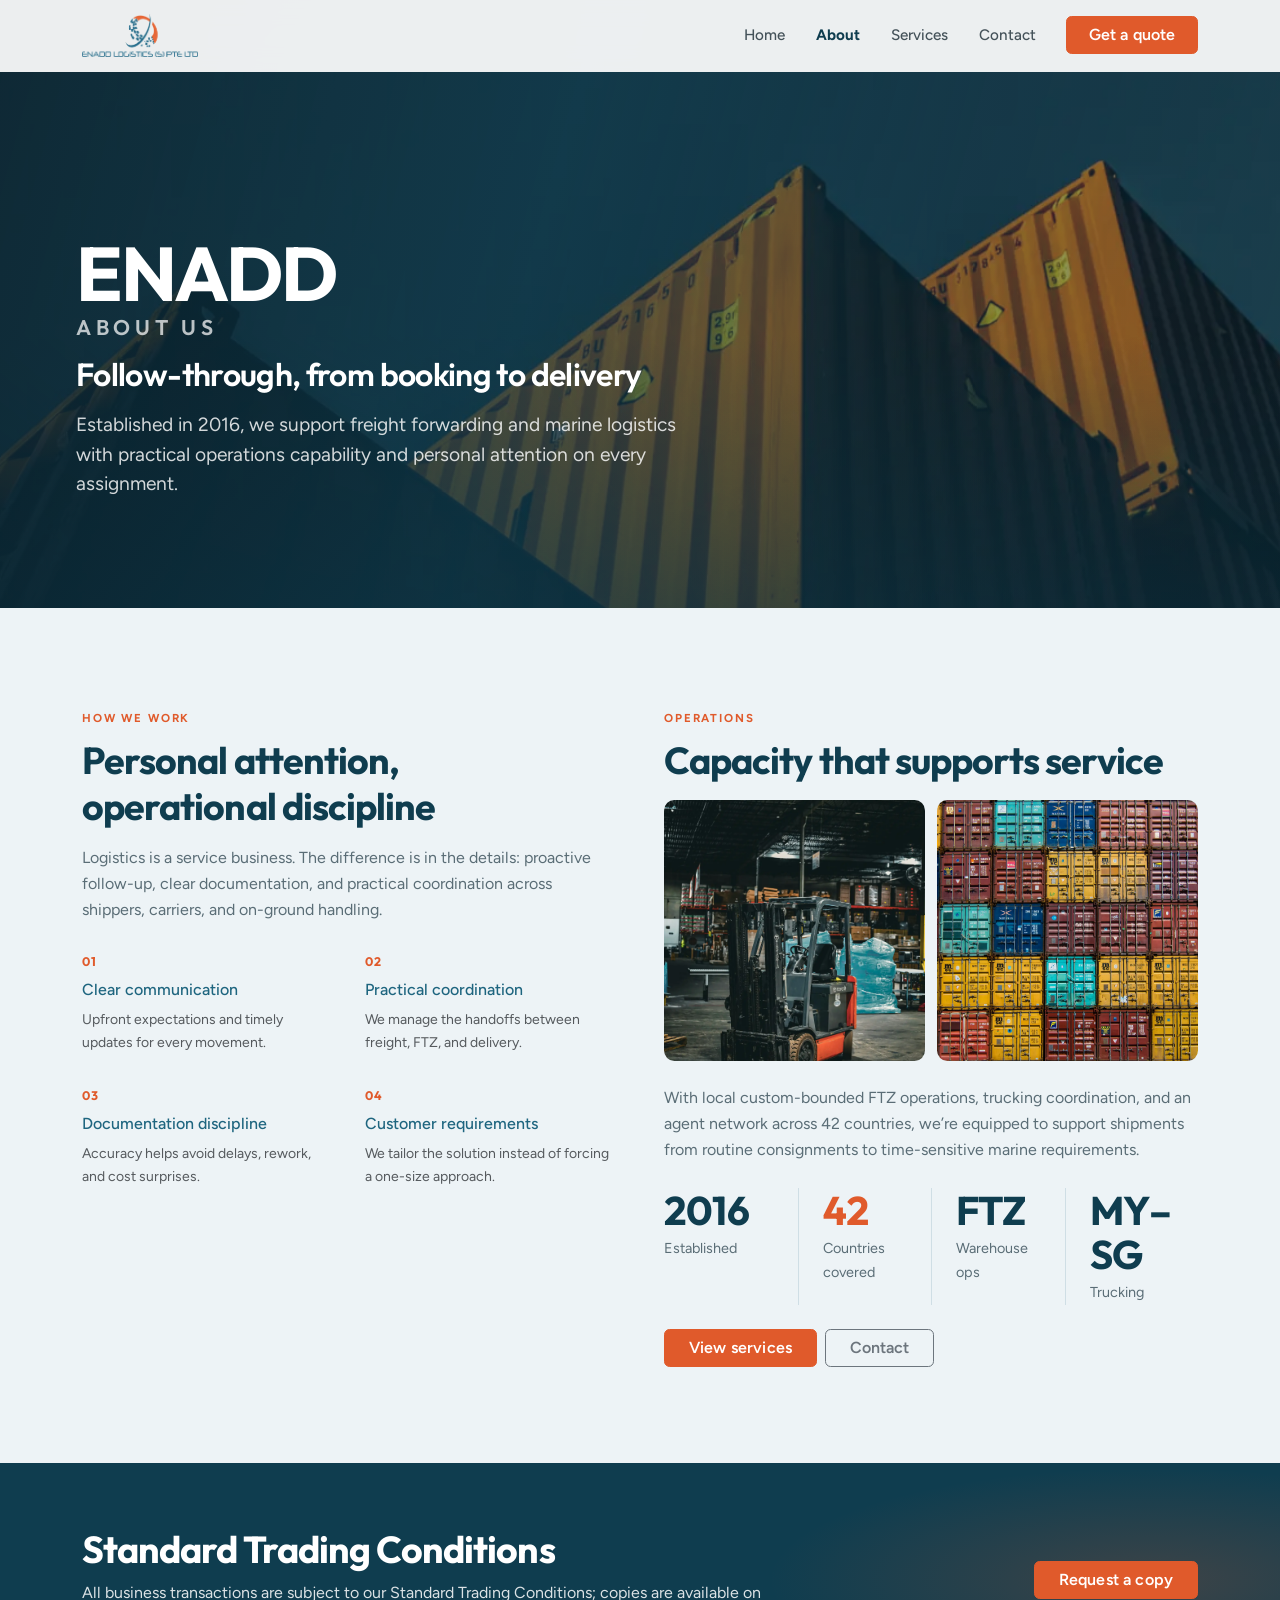
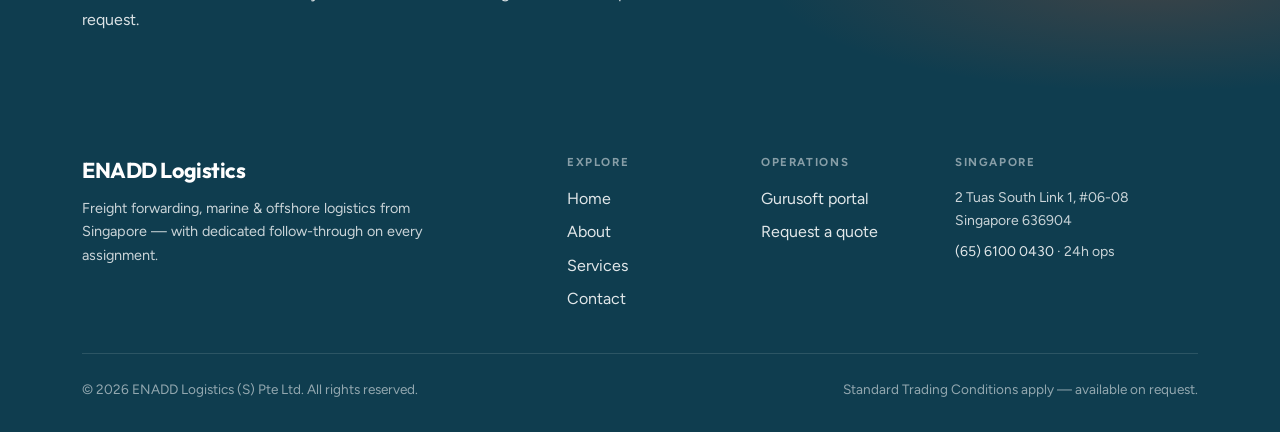
==== commit 9d7d06a5: "improve seo" ====
--- a/about/index.html
+++ b/about/index.html
@@ -33,8 +33,12 @@
     <meta name="twitter:image" content="https://enadd.com.sg/image/photo-08-about-hero.webp" />
 
     <meta name="theme-color" content="#1e657f" />
-    <link rel="icon" type="image/png" href="../image/favicon.png" />
-    <link rel="apple-touch-icon" href="../image/favicon.png" />
+    <link rel="icon" type="image/png" sizes="32x32" href="../favicon-32x32.png?v=3" />
+    <link rel="icon" type="image/png" sizes="48x48" href="../favicon-48x48.png?v=3" />
+    <link rel="icon" type="image/png" sizes="96x96" href="../favicon-96x96.png?v=3" />
+    <link rel="icon" type="image/png" sizes="192x192" href="../favicon-192x192.png?v=3" />
+    <link rel="icon" href="../favicon.ico?v=3" sizes="any" />
+    <link rel="apple-touch-icon" sizes="180x180" href="../apple-touch-icon.png?v=3" />
 
     <script type="application/ld+json">
       {
@@ -97,7 +101,7 @@
       class="navbar navbar-expand-lg navbar-light fixed-top navbar-enadd"
     >
       <div class="container">
-        <a class="navbar-brand d-flex align-items-center py-1" href="../index.html" aria-label="ENADD Logistics home">
+        <a class="navbar-brand d-flex align-items-center py-1" href="../" aria-label="ENADD Logistics home">
           <img
             class="brand-logo"
             src="../image/enadd-logo.png"
@@ -120,19 +124,19 @@
         <div class="collapse navbar-collapse" id="navCollapse">
           <ul class="navbar-nav ms-auto mb-2 mb-lg-0 gap-lg-1">
             <li class="nav-item">
-              <a class="nav-link" href="../index.html">Home</a>
+              <a class="nav-link" href="../">Home</a>
             </li>
             <li class="nav-item">
-              <a class="nav-link active" aria-current="page" href="../about/index.html">About</a>
+              <a class="nav-link active" aria-current="page" href="../about/">About</a>
             </li>
             <li class="nav-item">
-              <a class="nav-link" href="../services/index.html">Services</a>
+              <a class="nav-link" href="../services/">Services</a>
             </li>
             <li class="nav-item">
-              <a class="nav-link" href="../contact/index.html">Contact</a>
+              <a class="nav-link" href="../contact/">Contact</a>
             </li>
           </ul>
-          <a class="btn btn-accent ms-lg-3 mt-3 mt-lg-0" href="../contact/index.html#enquiry">Get a quote</a>
+          <a class="btn btn-accent ms-lg-3 mt-3 mt-lg-0" href="../contact/#enquiry">Get a quote</a>
         </div>
       </div>
     </nav>
@@ -249,8 +253,8 @@
                 </div>
               </div>
               <div class="d-flex flex-wrap gap-2">
-                <a class="btn btn-accent px-4" href="../services/index.html">View services</a>
-                <a class="btn btn-outline-secondary px-4" href="../contact/index.html">Contact</a>
+                <a class="btn btn-accent px-4" href="../services/">View services</a>
+                <a class="btn btn-outline-secondary px-4" href="../contact/">Contact</a>
               </div>
             </div>
           </div>
@@ -268,7 +272,7 @@
               </p>
             </div>
             <div class="col-lg-4 d-flex justify-content-lg-end reveal reveal-delay-1">
-              <a class="btn btn-accent px-4" href="../contact/index.html">Request a copy</a>
+              <a class="btn btn-accent px-4" href="../contact/">Request a copy</a>
             </div>
           </div>
         </div>
@@ -298,10 +302,10 @@
           <div class="col-6 col-md-4 col-lg-2">
             <p class="site-footer__heading">Explore</p>
             <ul class="site-footer__links">
-              <li><a href="../index.html">Home</a></li>
-              <li><a href="../about/index.html">About</a></li>
-              <li><a href="../services/index.html">Services</a></li>
-              <li><a href="../contact/index.html">Contact</a></li>
+              <li><a href="../">Home</a></li>
+              <li><a href="../about/">About</a></li>
+              <li><a href="../services/">Services</a></li>
+              <li><a href="../contact/">Contact</a></li>
             </ul>
           </div>
           <div class="col-6 col-md-4 col-lg-2">
@@ -316,7 +320,7 @@
                   >Gurusoft portal</a
                 >
               </li>
-              <li><a href="../contact/index.html#enquiry">Request a quote</a></li>
+              <li><a href="../contact/#enquiry">Request a quote</a></li>
             </ul>
           </div>
           <div class="col-md-4 col-lg-3">
